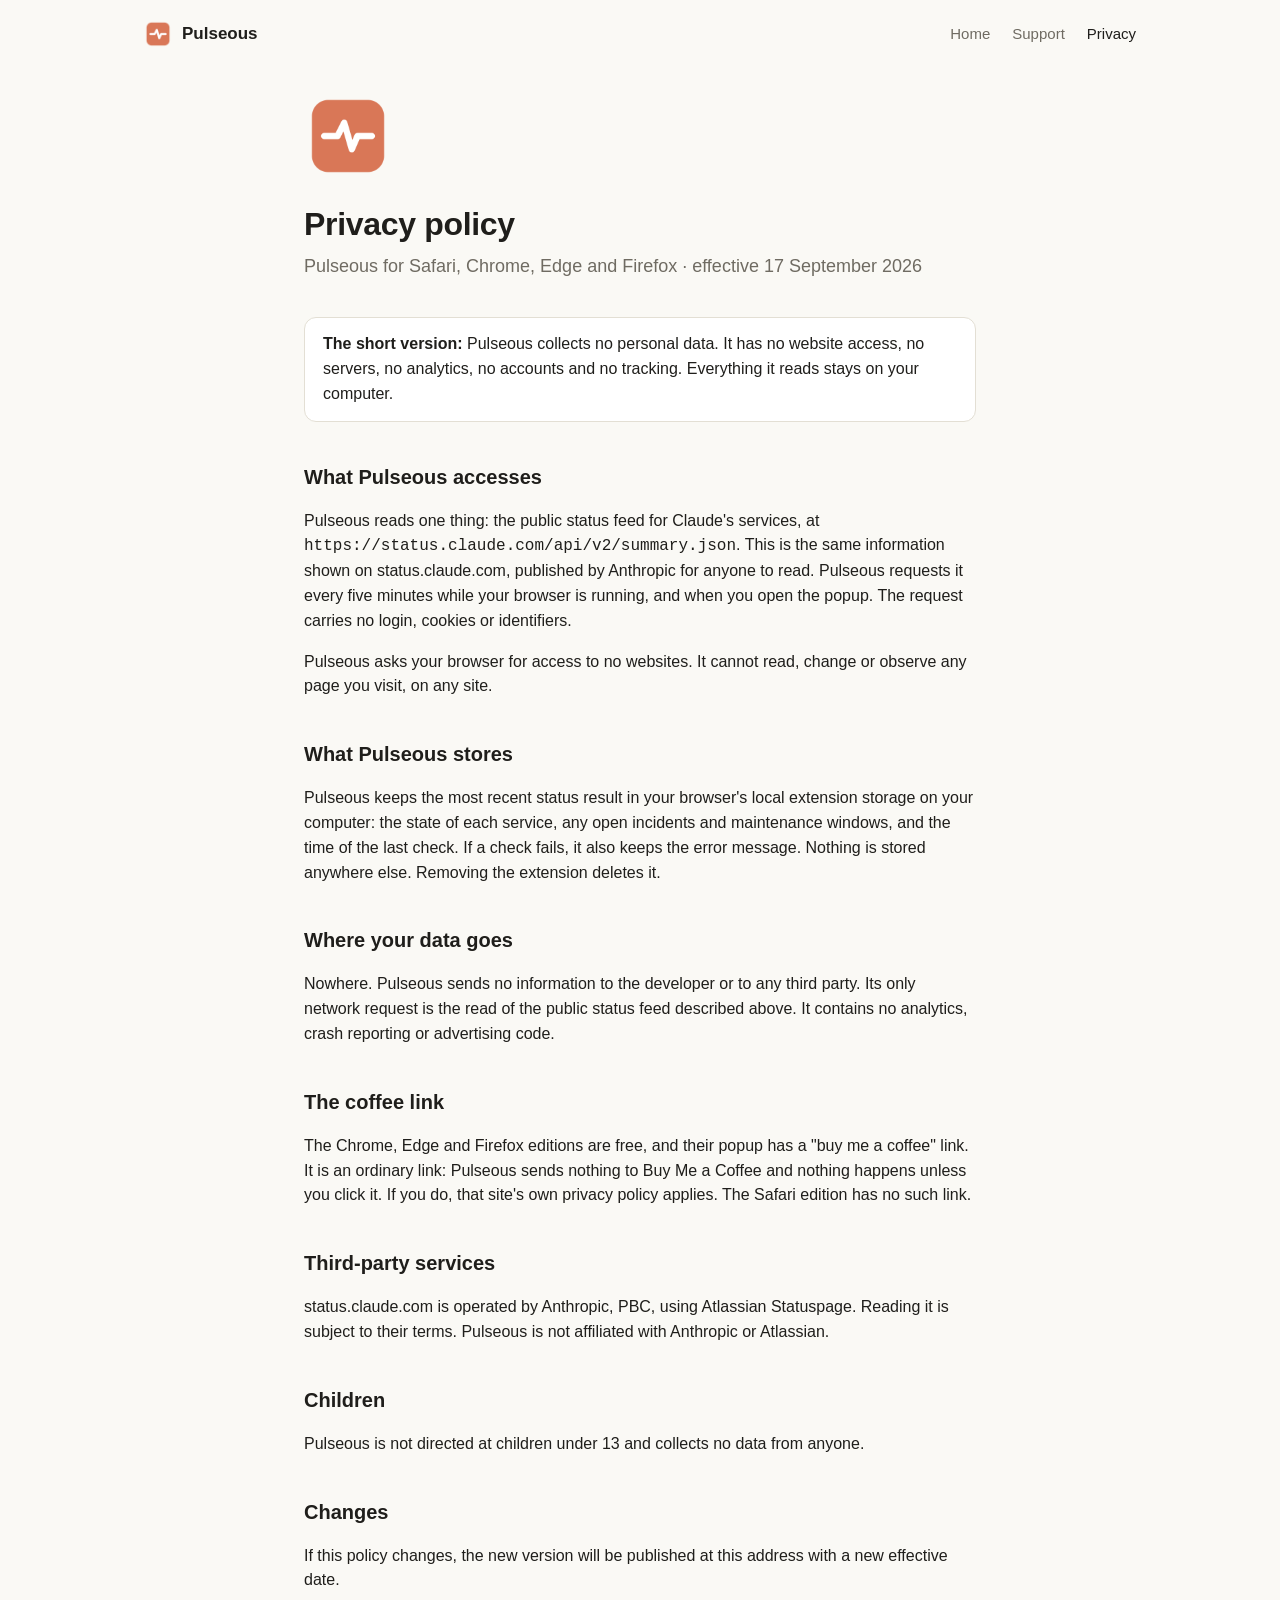
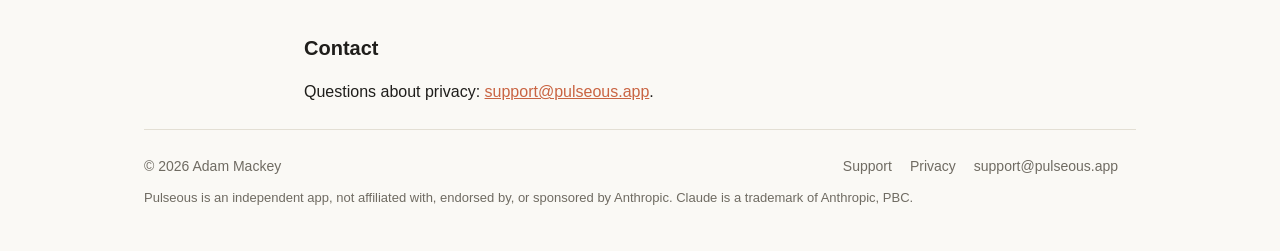
==== privacy.html @ 1cf82614 "Help search engines find the site: robots.txt, sitemap, canonical links pulseous.app wasn't turning " ====
<!doctype html>
<html lang="en">
<head>
  <meta charset="utf-8">
  <meta name="viewport" content="width=device-width, initial-scale=1">
  <title>Pulseous – privacy policy</title>
  <meta name="description" content="Pulseous collects no personal data: no website access, no servers, no analytics, nothing leaves your computer.">
  <meta name="theme-color" content="#c96442">
  <link rel="icon" href="favicon.ico" sizes="any">
  <link rel="icon" type="image/png" sizes="32x32" href="favicon-32.png">
  <link rel="icon" type="image/png" sizes="16x16" href="favicon-16.png">
  <link rel="apple-touch-icon" href="apple-touch-icon.png">
  <meta property="og:type" content="website">
  <meta property="og:site_name" content="Pulseous">
  <meta property="og:title" content="Pulseous – privacy policy">
  <meta property="og:description" content="Pulseous collects no personal data: no website access, no servers, no analytics, nothing leaves your computer.">
  <meta property="og:url" content="https://pulseous.app/privacy.html">
  <meta property="og:image" content="https://pulseous.app/og.png?v=2">
  <meta name="twitter:card" content="summary_large_image">
  <link rel="canonical" href="https://pulseous.app/privacy.html">
  <link rel="stylesheet" href="style.css?v=11">
</head>
<body>
<div class="wrap">
  <nav class="nav">
    <a class="brand" href="index.html"><img src="icon.png" width="28" height="28" alt="">Pulseous</a>
    <div class="links"><a href="index.html">Home</a><a href="support.html">Support</a><a href="privacy.html" aria-current="page">Privacy</a></div>
  </nav>
</div>
<div class="wrap narrow">
  <header class="page">
    <img src="icon.png" width="88" height="88" alt="">
    <h1>Privacy policy</h1>
    <p class="tagline">Pulseous for Safari, Chrome, Edge and Firefox · effective 17 September 2026</p>
  </header>

  <p class="note"><strong>The short version:</strong> Pulseous collects no personal data. It has no website access, no servers, no analytics, no accounts and no tracking. Everything it reads stays on your computer.</p>

  <h2>What Pulseous accesses</h2>
  <p>Pulseous reads one thing: the public status feed for Claude's services, at <code>https://status.claude.com/api/v2/summary.json</code>. This is the same information shown on status.claude.com, published by Anthropic for anyone to read. Pulseous requests it every five minutes while your browser is running, and when you open the popup. The request carries no login, cookies or identifiers.</p>
  <p>Pulseous asks your browser for access to no websites. It cannot read, change or observe any page you visit, on any site.</p>

  <h2>What Pulseous stores</h2>
  <p>Pulseous keeps the most recent status result in your browser's local extension storage on your computer: the state of each service, any open incidents and maintenance windows, and the time of the last check. If a check fails, it also keeps the error message. Nothing is stored anywhere else. Removing the extension deletes it.</p>

  <h2>Where your data goes</h2>
  <p>Nowhere. Pulseous sends no information to the developer or to any third party. Its only network request is the read of the public status feed described above. It contains no analytics, crash reporting or advertising code.</p>

  <h2>The coffee link</h2>
  <p>The Chrome, Edge and Firefox editions are free, and their popup has a "buy me a coffee" link. It is an ordinary link: Pulseous sends nothing to Buy Me a Coffee and nothing happens unless you click it. If you do, that site's own privacy policy applies. The Safari edition has no such link.</p>

  <h2>Third-party services</h2>
  <p>status.claude.com is operated by Anthropic, PBC, using Atlassian Statuspage. Reading it is subject to their terms. Pulseous is not affiliated with Anthropic or Atlassian.</p>

  <h2>Children</h2>
  <p>Pulseous is not directed at children under 13 and collects no data from anyone.</p>

  <h2>Changes</h2>
  <p>If this policy changes, the new version will be published at this address with a new effective date.</p>

  <h2>Contact</h2>
  <p>Questions about privacy: <a href="mailto:support@pulseous.app?subject=Pulseous%20privacy">support@pulseous.app</a>.</p>

</div>
<div class="wrap">
  <footer>
    <div class="row">
      <span>© 2026 Adam Mackey</span>
      <span><a href="support.html">Support</a><a href="privacy.html">Privacy</a><a href="mailto:support@pulseous.app?subject=Pulseous">support@pulseous.app</a></span>
    </div>
    <p class="legal">Pulseous is an independent app, not affiliated with, endorsed by, or sponsored by Anthropic. Claude is a trademark of Anthropic, PBC.</p>
  </footer>
</div>
</body>
</html>
---- style.css ----
/* ==== BEGIN SHARED — generated from ~/SiteStyle/base.css by ~/SiteStyle/sync.py. Edit it there, not here. ==== */
/* Shared stylesheet for meterous.app and pulseous.app.
   This file is the source of truth. ~/SiteStyle/sync.py copies it, verbatim, into
   the marked block at the top of each site's style.css; each site's own components
   follow that block. Edit here, then run sync.py — never edit the copies. */
:root {
  color-scheme: light dark;
  --bg: #faf9f5;
  --card: #ffffff;
  --text: #1f1e1b;
  --muted: #6f6b62;
  --line: #e3dfd4;
  --accent: #c96442;
}
@media (prefers-color-scheme: dark) {
  :root { --bg: #262624; --card: #2f2e2b; --text: #f0eee6; --muted: #a6a39a; --line: #3f3d39; --accent: #d97757; }
}
* { box-sizing: border-box; }
body {
  margin: 0;
  background: var(--bg);
  color: var(--text);
  font: 16px/1.55 -apple-system, BlinkMacSystemFont, "Helvetica Neue", Helvetica, Arial, sans-serif;
}
/* The hero glow reaches past the screenshot, and on a phone that is past the edge of the
   screen: the page scrolled sideways, and Chrome on Android zoomed out to fit it. Clip it
   at the edge. It has to be on both elements: set on body alone, the value is handed up
   to the viewport and body itself goes back to visible, so nothing is clipped. */
html, body { overflow-x: hidden; overflow-x: clip; }
a { color: var(--accent); }
.wrap { max-width: 1040px; margin: 0 auto; padding: 0 24px; }
.narrow { max-width: 720px; }

/* Navigation */
.nav { display: flex; align-items: center; justify-content: space-between; padding: 20px 0; }
.brand { display: flex; align-items: center; gap: 10px; color: var(--text); text-decoration: none; font-weight: 600; font-size: 17px; }
.brand img { width: 28px; height: 28px; border-radius: 7px; }
.nav .links a { margin-left: 22px; color: var(--muted); text-decoration: none; font-size: 15px; }
.nav .links a:hover, .nav .links a[aria-current] { color: var(--text); }

/* Home: hero */
.hero { display: grid; grid-template-columns: 1.1fr 1fr; gap: 48px; align-items: center; padding: 56px 0 64px; }
.hero h1 { margin: 0 0 16px; font-size: 56px; line-height: 1.06; letter-spacing: -0.025em; text-wrap: balance; }
.lead { margin: 0 0 28px; font-size: 20px; color: var(--muted); }
.cta { display: inline-flex; align-items: center; gap: 9px; padding: 12px 20px; border-radius: 10px; background: var(--accent); color: #fff; text-decoration: none; font-weight: 600; }
.cta svg { display: block; flex: none; }
.demo-link { margin: 16px 0 0; }
.demo-link a { color: var(--text); font-weight: 600; text-decoration: none; }
.demo-link a:hover { color: var(--accent); }
.cta:hover { filter: brightness(1.06); }
.cta.soon { background: var(--card); color: var(--muted); border: 1px solid var(--line); font-weight: 500; }
.cta-row { display: flex; flex-wrap: wrap; gap: 12px; align-items: center; }
.fineprint { margin: 14px 0 0; font-size: 14px; color: var(--muted); }
/* Store badges. Apple's badge is Apple's own artwork, shown exactly as supplied: its
   marketing guidelines ask for the black one whenever other stores' badges sit beside
   it, first in the row, never modified or animated (so: no hover effect), at least 40px
   tall, with clear space of a quarter of its height. The browser badges are ours, drawn
   to match it. Their glyph and type are sized in cqw, relative to the badge, so they
   shrink in step with Apple's artwork when the grid narrows on a phone; the px values
   are for browsers without container units. The logo sits at the left inset Apple's
   logo uses and the text follows it, left-aligned, the way Apple's badge is laid out.
   Centring the text was tried twice (logo and text centred together, then text centred
   beside a left logo) and both looked off next to Apple's badge. */
.badges { display: grid; grid-template-columns: repeat(2, minmax(0, 180px)); gap: 14px; }
.store-badge { display: block; border-radius: 5% / 19.5%; color: #fff; text-decoration: none; }
.store-badge img { display: block; width: 100%; height: auto; }
.store-badge.browser { container-type: inline-size; display: flex; align-items: center; gap: 3.6%; aspect-ratio: 156.1 / 40; padding: 0 5.9%; border: 1px solid #a6a6a6; background: #000; }
.store-badge.browser svg { display: block; flex: none; width: 24px; height: 24px; width: 13.4cqw; height: 13.4cqw; }
.store-badge.browser span { display: block; font-size: 19.5px; font-size: 10.8cqw; font-weight: 450; line-height: 1; letter-spacing: -0.015em; white-space: nowrap; }
.store-badge.browser small { display: block; margin-bottom: 2px; margin-bottom: 0.9cqw; font-size: 10px; font-size: 5.7cqw; font-weight: 400; letter-spacing: 0.01em; }
/* A soft clay glow gives the popup some depth without adding anything to look at. */
.hero-shot { position: relative; margin: 0; justify-self: center; }
.hero-shot::before { content: ""; position: absolute; inset: -70px -90px; z-index: 0; pointer-events: none; background: radial-gradient(closest-side, color-mix(in srgb, var(--accent) 17%, transparent), transparent); }
.hero-shot picture { position: relative; z-index: 1; display: block; }
.hero-shot img { display: block; width: 340px; max-width: 100%; height: auto; border-radius: 14px; border: 1px solid var(--line); box-shadow: 0 30px 60px -24px rgba(0, 0, 0, 0.45); }

/* Home: features and steps */
.features { display: grid; grid-template-columns: repeat(3, 1fr); gap: 20px; padding-bottom: 20px; }
.feature { padding: 22px; border-radius: 14px; background: var(--card); border: 1px solid var(--line); }
.feature svg { display: block; width: 32px; height: 32px; margin-bottom: 14px; color: var(--accent); }
.feature h3 { margin: 0 0 6px; font-size: 17px; }
.feature p { margin: 0; font-size: 15px; color: var(--muted); }
.howto { display: grid; grid-template-columns: 1fr 1fr; gap: 48px; padding-bottom: 80px; }
.section-title { margin: 0 0 14px; font-size: 26px; letter-spacing: -0.01em; }
.section-note { margin: 0; color: var(--muted); }
.coffee { margin-top: 14px; }
ol.steps { margin: 0; padding-left: 22px; }
ol.steps li { margin: 10px 0; }
ol.steps li::marker { color: var(--accent); font-weight: 600; }

/* Home: demo video */
.demo { padding-bottom: 80px; text-align: center; }
.demo .section-note { max-width: 560px; margin: 0 auto; }
.demo-video { display: block; width: 100%; max-width: 960px; height: auto; margin: 24px auto 0; border-radius: 14px; border: 1px solid var(--line); box-shadow: 0 30px 60px -24px rgba(0, 0, 0, 0.45); background: #000; }

/* Support and privacy pages */
header.page { text-align: left; margin: 24px 0 36px; }
header.page img { width: 88px; height: 88px; border-radius: 20px; }
header.page h1 { margin: 12px 0 4px; font-size: 32px; letter-spacing: -0.01em; }
.tagline { margin: 0; font-size: 18px; color: var(--muted); }
h2 { margin: 40px 0 12px; font-size: 20px; }
h3 { margin: 24px 0 6px; font-size: 16px; }
.note { padding: 14px 18px; border-radius: 12px; background: var(--card); border: 1px solid var(--line); }
kbd { padding: 1px 6px; border: 1px solid var(--line); border-bottom-width: 2px; border-radius: 5px; background: var(--card); font: 13px ui-monospace, Menlo, monospace; }

/* Footer */
footer { margin-top: 24px; border-top: 1px solid var(--line); padding: 26px 0 44px; font-size: 14px; color: var(--muted); }
footer .row { display: flex; flex-wrap: wrap; gap: 8px 24px; justify-content: space-between; }
footer a { color: var(--muted); text-decoration: none; margin-right: 18px; }
footer a:hover { color: var(--text); }
footer .legal { margin: 10px 0 0; font-size: 13px; }

@media (max-width: 980px) {
  .hero { grid-template-columns: 1fr; gap: 36px; padding: 32px 0 56px; }
}

@media (max-width: 760px) {
  .hero { grid-template-columns: 1fr; gap: 32px; padding: 24px 0 48px; }
  .hero h1 { font-size: 36px; }
  .features, .howto { grid-template-columns: 1fr; }
}

/* Narrower than this, two badges side by side would take Apple's below its 40px minimum. */
@media (max-width: 374px) {
  .badges { grid-template-columns: minmax(0, 180px); }
}
/* ==== END SHARED ==== */

/* ==== Pulseous only ==== */

/* Tokens for the toolbar pictures in the two badge-state cards. */
:root { --tb-bg: #e9e7e1; --tb-glyph: #55524b; }
@media (prefers-color-scheme: dark) {
  :root { --tb-bg: #171716; --tb-glyph: #d0cec8; }
}

/* Home: the two toolbar states */
.states { display: grid; grid-template-columns: 1fr 1fr; gap: 20px; padding-bottom: 56px; }
.state { display: flex; align-items: center; gap: 22px; margin: 0; padding: 20px 24px; border-radius: 14px; background: var(--card); border: 1px solid var(--line); }
.state svg { flex: none; width: 132px; height: auto; }
.tb-bg { fill: var(--tb-bg); }
.tb-glyph { fill: none; stroke: var(--tb-glyph); stroke-width: 5.2; stroke-linecap: round; stroke-linejoin: round; }
.tb-mark { fill: none; stroke: #fff; stroke-width: 2.7; stroke-linecap: round; stroke-linejoin: round; }
.state figcaption { font-size: 15px; color: var(--muted); }
.state figcaption strong { display: block; margin-bottom: 3px; font-size: 17px; color: var(--text); }

@media (max-width: 760px) {
  .states { grid-template-columns: 1fr; }
}
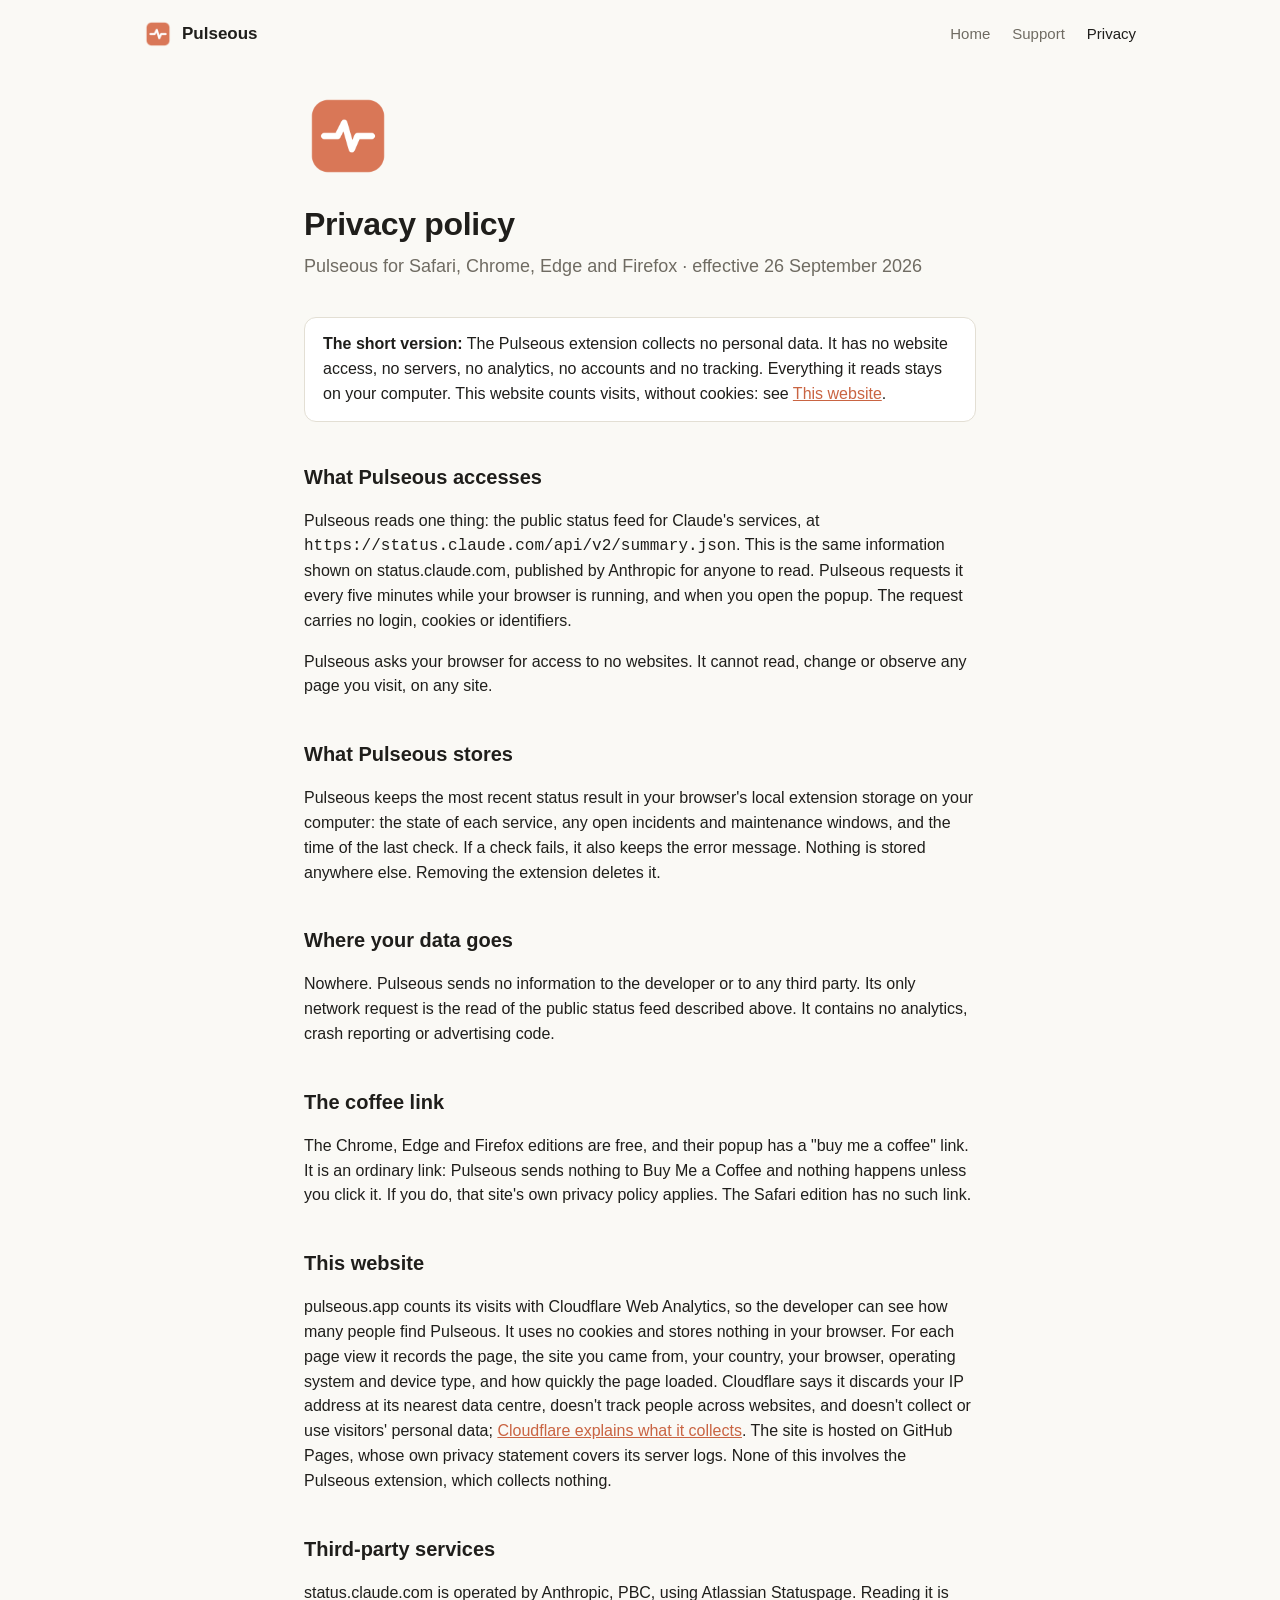
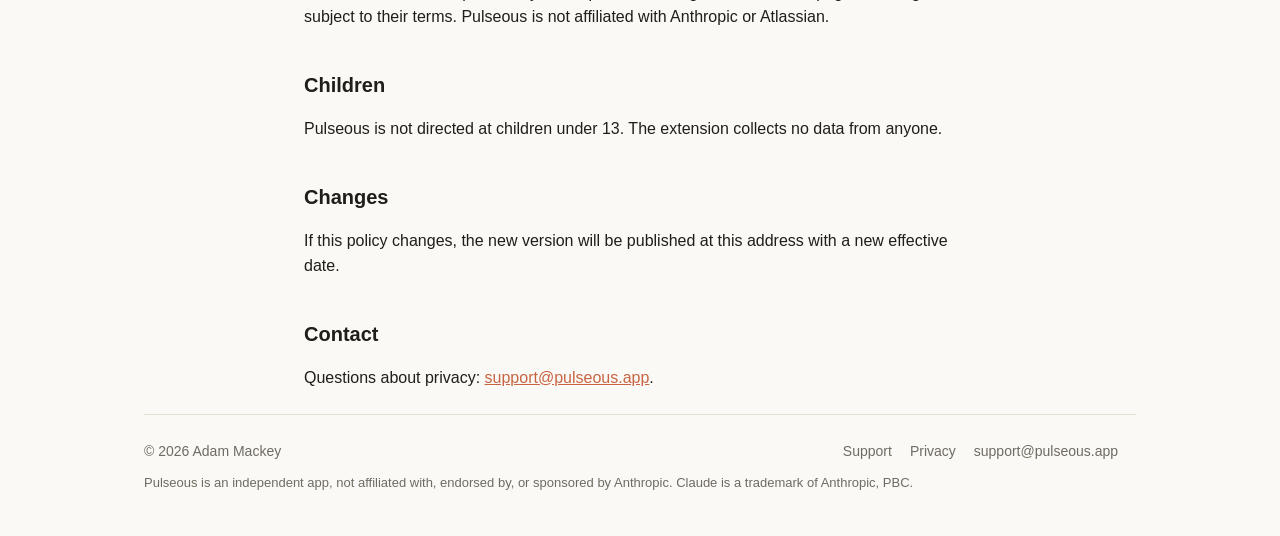
==== commit 284db844: "Count site visits with Cloudflare Web Analytics, and say so on the privacy page Adds Cloudflare's co" ====
--- a/privacy.html
+++ b/privacy.html
@@ -7,6 +7,7 @@
   <meta name="description" content="Pulseous collects no personal data: no website access, no servers, no analytics, nothing leaves your computer.">
   <meta name="theme-color" content="#c96442">
   <link rel="icon" href="favicon.ico" sizes="any">
+  <link rel="icon" type="image/png" sizes="192x192" href="favicon-192.png">
   <link rel="icon" type="image/png" sizes="32x32" href="favicon-32.png">
   <link rel="icon" type="image/png" sizes="16x16" href="favicon-16.png">
   <link rel="apple-touch-icon" href="apple-touch-icon.png">
@@ -31,10 +32,10 @@
   <header class="page">
     <img src="icon.png" width="88" height="88" alt="">
     <h1>Privacy policy</h1>
-    <p class="tagline">Pulseous for Safari, Chrome, Edge and Firefox · effective 17 September 2026</p>
+    <p class="tagline">Pulseous for Safari, Chrome, Edge and Firefox · effective 26 September 2026</p>
   </header>
 
-  <p class="note"><strong>The short version:</strong> Pulseous collects no personal data. It has no website access, no servers, no analytics, no accounts and no tracking. Everything it reads stays on your computer.</p>
+  <p class="note"><strong>The short version:</strong> The Pulseous extension collects no personal data. It has no website access, no servers, no analytics, no accounts and no tracking. Everything it reads stays on your computer. This website counts visits, without cookies: see <a href="#this-website">This website</a>.</p>
 
   <h2>What Pulseous accesses</h2>
   <p>Pulseous reads one thing: the public status feed for Claude's services, at <code>https://status.claude.com/api/v2/summary.json</code>. This is the same information shown on status.claude.com, published by Anthropic for anyone to read. Pulseous requests it every five minutes while your browser is running, and when you open the popup. The request carries no login, cookies or identifiers.</p>
@@ -49,11 +50,14 @@
   <h2>The coffee link</h2>
   <p>The Chrome, Edge and Firefox editions are free, and their popup has a "buy me a coffee" link. It is an ordinary link: Pulseous sends nothing to Buy Me a Coffee and nothing happens unless you click it. If you do, that site's own privacy policy applies. The Safari edition has no such link.</p>
 
+  <h2 id="this-website">This website</h2>
+  <p>pulseous.app counts its visits with Cloudflare Web Analytics, so the developer can see how many people find Pulseous. It uses no cookies and stores nothing in your browser. For each page view it records the page, the site you came from, your country, your browser, operating system and device type, and how quickly the page loaded. Cloudflare says it discards your IP address at its nearest data centre, doesn't track people across websites, and doesn't collect or use visitors' personal data; <a href="https://developers.cloudflare.com/web-analytics/data-metrics/data-origin-and-collection/">Cloudflare explains what it collects</a>. The site is hosted on GitHub Pages, whose own privacy statement covers its server logs. None of this involves the Pulseous extension, which collects nothing.</p>
+
   <h2>Third-party services</h2>
   <p>status.claude.com is operated by Anthropic, PBC, using Atlassian Statuspage. Reading it is subject to their terms. Pulseous is not affiliated with Anthropic or Atlassian.</p>
 
   <h2>Children</h2>
-  <p>Pulseous is not directed at children under 13 and collects no data from anyone.</p>
+  <p>Pulseous is not directed at children under 13. The extension collects no data from anyone.</p>
 
   <h2>Changes</h2>
   <p>If this policy changes, the new version will be published at this address with a new effective date.</p>
@@ -71,5 +75,6 @@
     <p class="legal">Pulseous is an independent app, not affiliated with, endorsed by, or sponsored by Anthropic. Claude is a trademark of Anthropic, PBC.</p>
   </footer>
 </div>
+<!-- Cloudflare Web Analytics --><script type='module' src='https://static.cloudflareinsights.com/beacon.min.js' data-cf-beacon='{"token": "8187028facce42d5b4481101a3ce2d41"}'></script><!-- End Cloudflare Web Analytics -->
 </body>
 </html>
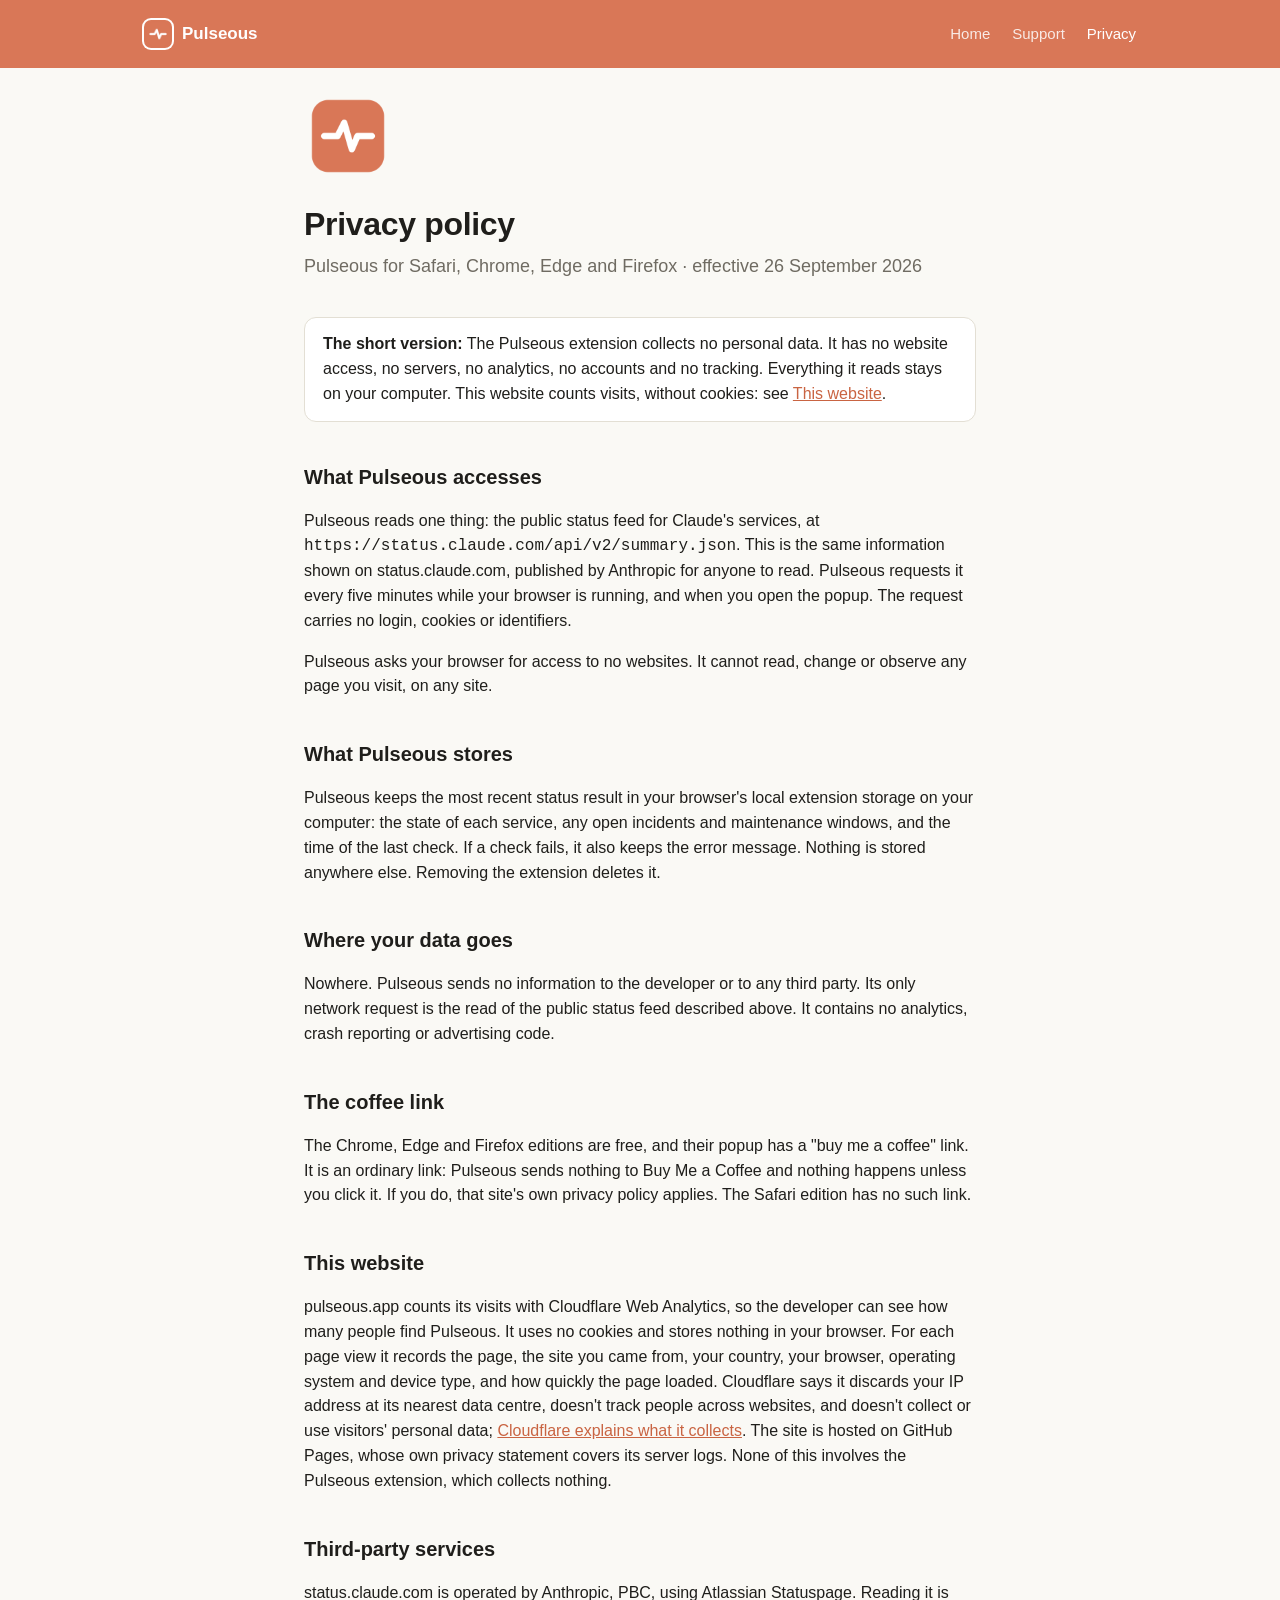
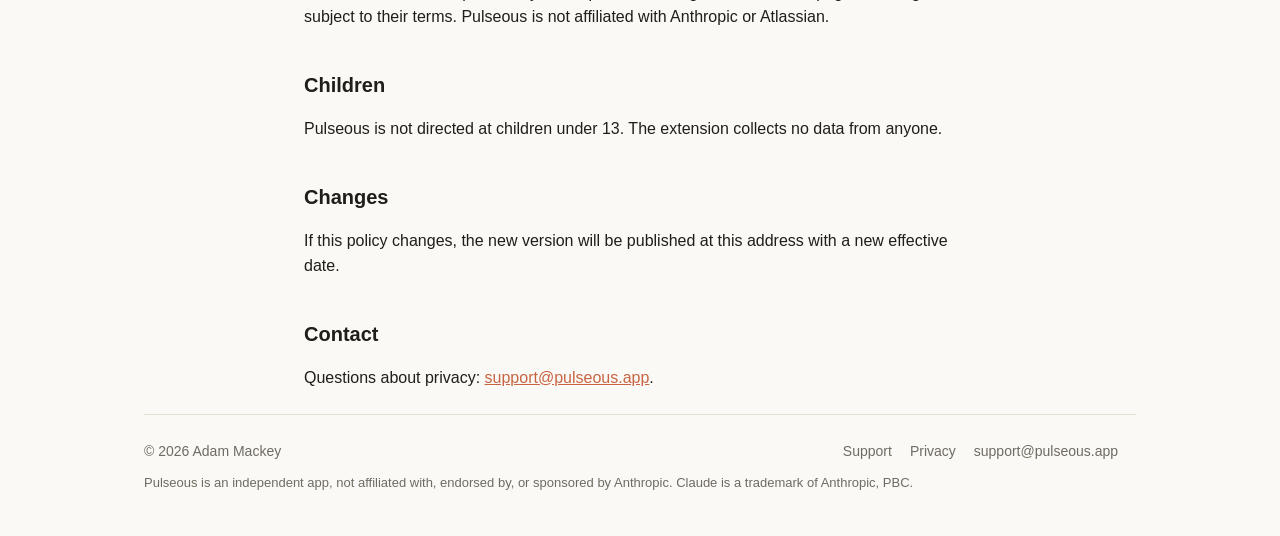
==== commit e5d92484: "The clay band from mackeye.app The nav and hero now sit on a full-width band of the icons' clay, #D9" ====
--- a/privacy.html
+++ b/privacy.html
@@ -19,7 +19,7 @@
   <meta property="og:image" content="https://pulseous.app/og.png?v=2">
   <meta name="twitter:card" content="summary_large_image">
   <link rel="canonical" href="https://pulseous.app/privacy.html">
-  <link rel="stylesheet" href="style.css?v=11">
+  <link rel="stylesheet" href="style.css?v=12">
 </head>
 <body>
 <div class="wrap">
--- a/style.css
+++ b/style.css
@@ -11,6 +11,8 @@
   --muted: #6f6b62;
   --line: #e3dfd4;
   --accent: #c96442;
+  --band: #d97757;   /* the apps' clay: their icons' colour, and MackEye's --clay */
+  --on-band: #fff;
 }
 @media (prefers-color-scheme: dark) {
   :root { --bg: #262624; --card: #2f2e2b; --text: #f0eee6; --muted: #a6a39a; --line: #3f3d39; --accent: #d97757; }
@@ -31,16 +33,23 @@
 .wrap { max-width: 1040px; margin: 0 auto; padding: 0 24px; }
 .narrow { max-width: 720px; }
 
+/* The band, as on mackeye.app (2026-09-28): the nav and the hero sit on a full-width
+   band of the apps' clay, with white text, in light and dark mode alike. It's their own
+   background, stretched to the window's edges by a spread shadow and clipped back to
+   their height, so the markup stays as it is. Support and Privacy get just the nav. */
+.nav, .hero { background: var(--band); box-shadow: 0 0 0 100vmax var(--band); clip-path: inset(0 -100vmax); }
+
 /* Navigation */
 .nav { display: flex; align-items: center; justify-content: space-between; padding: 20px 0; }
-.brand { display: flex; align-items: center; gap: 10px; color: var(--text); text-decoration: none; font-weight: 600; font-size: 17px; }
-.brand img { width: 28px; height: 28px; border-radius: 7px; }
-.nav .links a { margin-left: 22px; color: var(--muted); text-decoration: none; font-size: 15px; }
-.nav .links a:hover, .nav .links a[aria-current] { color: var(--text); }
+.brand { display: flex; align-items: center; gap: 10px; color: var(--on-band); text-decoration: none; font-weight: 600; font-size: 17px; }
+/* A white ring, so the clay tile doesn't vanish into the clay band. */
+.brand img { width: 28px; height: 28px; border-radius: 7px; box-shadow: 0 0 0 2px var(--on-band); }
+.nav .links a { margin-left: 22px; color: var(--on-band); opacity: 0.85; text-decoration: none; font-size: 15px; }
+.nav .links a:hover, .nav .links a[aria-current] { opacity: 1; }
 
 /* Home: hero */
 .hero { display: grid; grid-template-columns: 1.1fr 1fr; gap: 48px; align-items: center; padding: 56px 0 64px; }
-.hero h1 { margin: 0 0 16px; font-size: 56px; line-height: 1.06; letter-spacing: -0.025em; text-wrap: balance; }
+.hero h1 { margin: 0 0 16px; font-size: 56px; line-height: 1.06; letter-spacing: -0.025em; text-wrap: balance; color: var(--on-band); }
 .lead { margin: 0 0 28px; font-size: 20px; color: var(--muted); }
 .cta { display: inline-flex; align-items: center; gap: 9px; padding: 12px 20px; border-radius: 10px; background: var(--accent); color: #fff; text-decoration: none; font-weight: 600; }
 .cta svg { display: block; flex: none; }
@@ -51,6 +60,11 @@
 .cta.soon { background: var(--card); color: var(--muted); border: 1px solid var(--line); font-weight: 500; }
 .cta-row { display: flex; flex-wrap: wrap; gap: 12px; align-items: center; }
 .fineprint { margin: 14px 0 0; font-size: 14px; color: var(--muted); }
+/* On the band. White on clay is 3.1:1, so the lead gets a little more weight. */
+.hero .lead { color: var(--on-band); font-weight: 500; }
+.hero .fineprint { color: var(--on-band); opacity: 0.88; }
+.hero .demo-link a, .hero .demo-link a:hover { color: var(--on-band); }
+.hero .demo-link a:hover { text-decoration: underline; }
 /* Store badges. Apple's badge is Apple's own artwork, shown exactly as supplied: its
    marketing guidelines ask for the black one whenever other stores' badges sit beside
    it, first in the row, never modified or animated (so: no hover effect), at least 40px
@@ -68,11 +82,11 @@
 .store-badge.browser svg { display: block; flex: none; width: 24px; height: 24px; width: 13.4cqw; height: 13.4cqw; }
 .store-badge.browser span { display: block; font-size: 19.5px; font-size: 10.8cqw; font-weight: 450; line-height: 1; letter-spacing: -0.015em; white-space: nowrap; }
 .store-badge.browser small { display: block; margin-bottom: 2px; margin-bottom: 0.9cqw; font-size: 10px; font-size: 5.7cqw; font-weight: 400; letter-spacing: 0.01em; }
-/* A soft clay glow gives the popup some depth without adding anything to look at. */
+/* On the band, a deep shadow gives the popup its depth. (It had a clay glow behind it,
+   which meant nothing once the band was clay too.) */
 .hero-shot { position: relative; margin: 0; justify-self: center; }
-.hero-shot::before { content: ""; position: absolute; inset: -70px -90px; z-index: 0; pointer-events: none; background: radial-gradient(closest-side, color-mix(in srgb, var(--accent) 17%, transparent), transparent); }
-.hero-shot picture { position: relative; z-index: 1; display: block; }
-.hero-shot img { display: block; width: 340px; max-width: 100%; height: auto; border-radius: 14px; border: 1px solid var(--line); box-shadow: 0 30px 60px -24px rgba(0, 0, 0, 0.45); }
+.hero-shot picture { display: block; }
+.hero-shot img { display: block; width: 340px; max-width: 100%; height: auto; border-radius: 14px; box-shadow: 0 30px 60px -20px rgba(31, 30, 27, 0.5); }
 
 /* Home: features and steps */
 .features { display: grid; grid-template-columns: repeat(3, 1fr); gap: 20px; padding-bottom: 20px; }
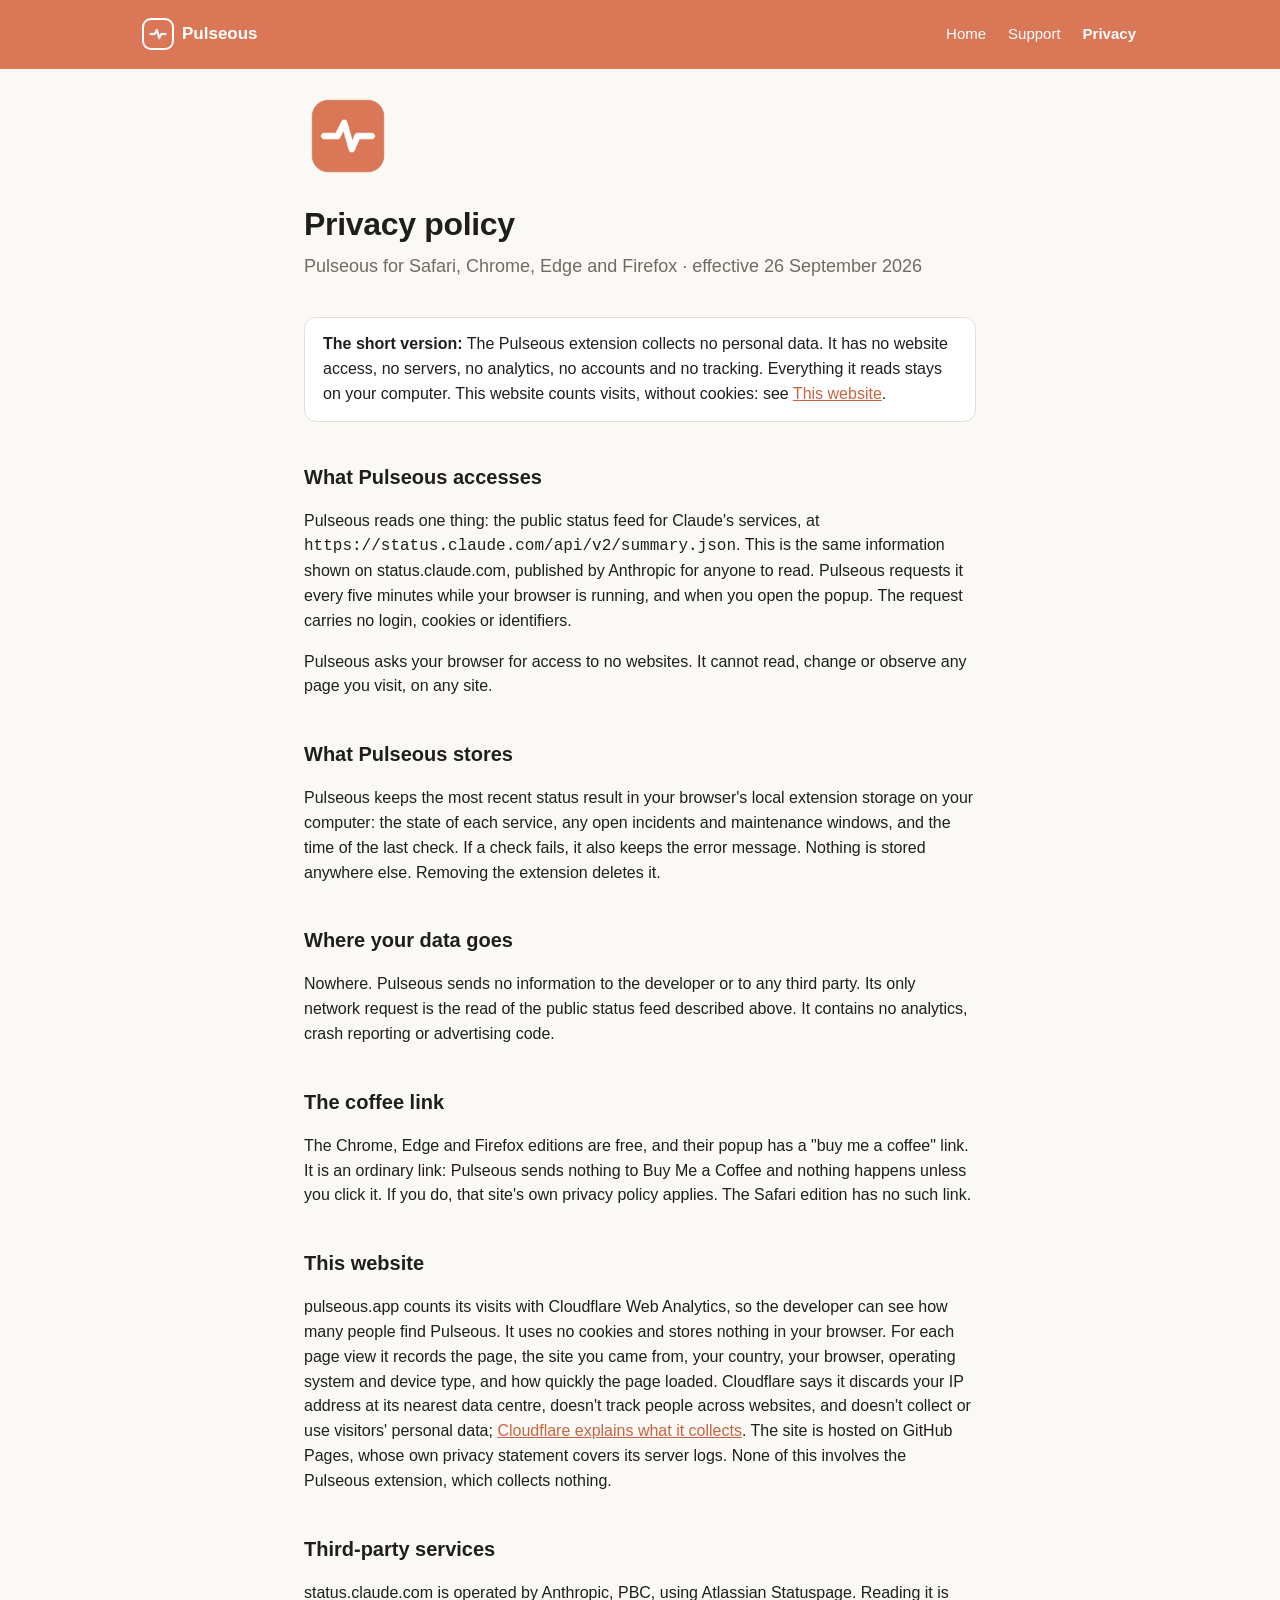
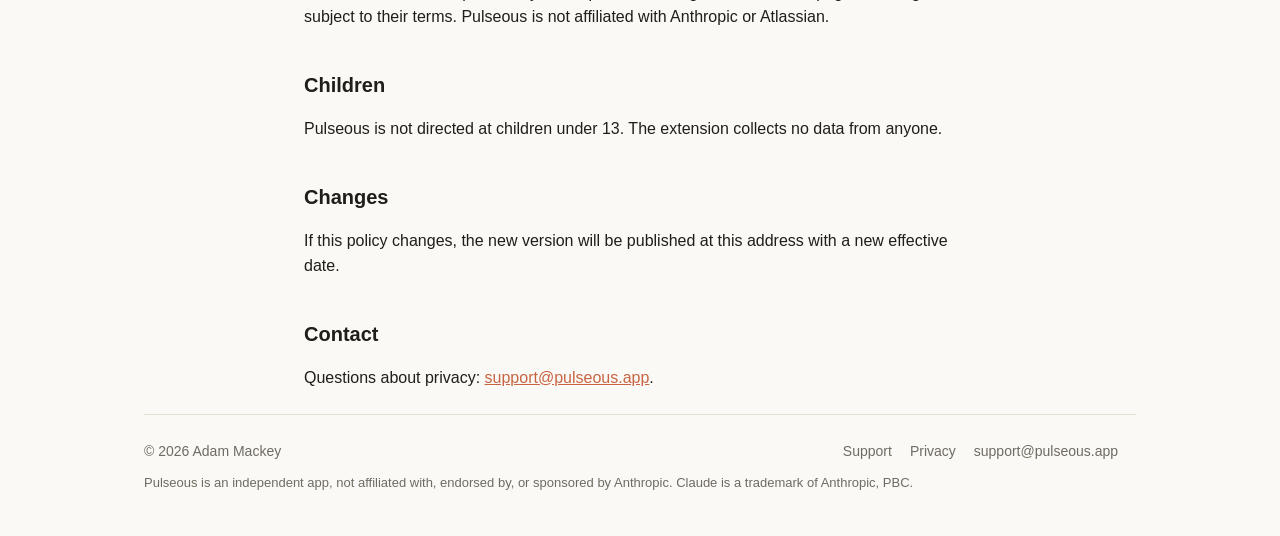
==== commit 7474517c: "Clearer text on the clay band, and a nav that fits at 320px The nav links and the hero's fine print " ====
--- a/privacy.html
+++ b/privacy.html
@@ -19,7 +19,7 @@
   <meta property="og:image" content="https://pulseous.app/og.png?v=2">
   <meta name="twitter:card" content="summary_large_image">
   <link rel="canonical" href="https://pulseous.app/privacy.html">
-  <link rel="stylesheet" href="style.css?v=12">
+  <link rel="stylesheet" href="style.css?v=13">
 </head>
 <body>
 <div class="wrap">
--- a/style.css
+++ b/style.css
@@ -38,14 +38,20 @@
    background, stretched to the window's edges by a spread shadow and clipped back to
    their height, so the markup stays as it is. Support and Privacy get just the nav. */
 .nav, .hero { background: var(--band); box-shadow: 0 0 0 100vmax var(--band); clip-path: inset(0 -100vmax); }
+/* The nav's clay reaches 1px under it, so where it meets the hero mid-pixel the page
+   behind can't show through as a dark hairline. The hero paints over the overlap. */
+.nav { clip-path: inset(0 -100vmax -1px); }
 
 /* Navigation */
 .nav { display: flex; align-items: center; justify-content: space-between; padding: 20px 0; }
 .brand { display: flex; align-items: center; gap: 10px; color: var(--on-band); text-decoration: none; font-weight: 600; font-size: 17px; }
 /* A white ring, so the clay tile doesn't vanish into the clay band. */
 .brand img { width: 28px; height: 28px; border-radius: 7px; box-shadow: 0 0 0 2px var(--on-band); }
-.nav .links a { margin-left: 22px; color: var(--on-band); opacity: 0.85; text-decoration: none; font-size: 15px; }
-.nav .links a:hover, .nav .links a[aria-current] { opacity: 1; }
+/* Full white: dimming them dropped them to about 2.7:1 on the clay. The current page is
+   marked by weight instead. */
+.nav .links a { margin-left: 22px; color: var(--on-band); text-decoration: none; font-size: 15px; }
+.nav .links a[aria-current] { font-weight: 600; }
+.nav .links a:hover { text-decoration: underline; text-underline-offset: 4px; }
 
 /* Home: hero */
 .hero { display: grid; grid-template-columns: 1.1fr 1fr; gap: 48px; align-items: center; padding: 56px 0 64px; }
@@ -62,7 +68,7 @@
 .fineprint { margin: 14px 0 0; font-size: 14px; color: var(--muted); }
 /* On the band. White on clay is 3.1:1, so the lead gets a little more weight. */
 .hero .lead { color: var(--on-band); font-weight: 500; }
-.hero .fineprint { color: var(--on-band); opacity: 0.88; }
+.hero .fineprint { color: var(--on-band); }
 .hero .demo-link a, .hero .demo-link a:hover { color: var(--on-band); }
 .hero .demo-link a:hover { text-decoration: underline; }
 /* Store badges. Apple's badge is Apple's own artwork, shown exactly as supplied: its
@@ -134,6 +140,13 @@
   .features, .howto { grid-template-columns: 1fr; }
 }
 
+/* Narrower than 360px the nav doesn't fit on one line, and the overflow clip cut off its last
+   link ("Privacy" at 320px). Let the links drop to a second line instead. */
+@media (max-width: 359px) {
+  .nav { flex-wrap: wrap; row-gap: 6px; }
+  .nav .links a:first-child { margin-left: 0; }
+}
+
 /* Narrower than this, two badges side by side would take Apple's below its 40px minimum. */
 @media (max-width: 374px) {
   .badges { grid-template-columns: minmax(0, 180px); }
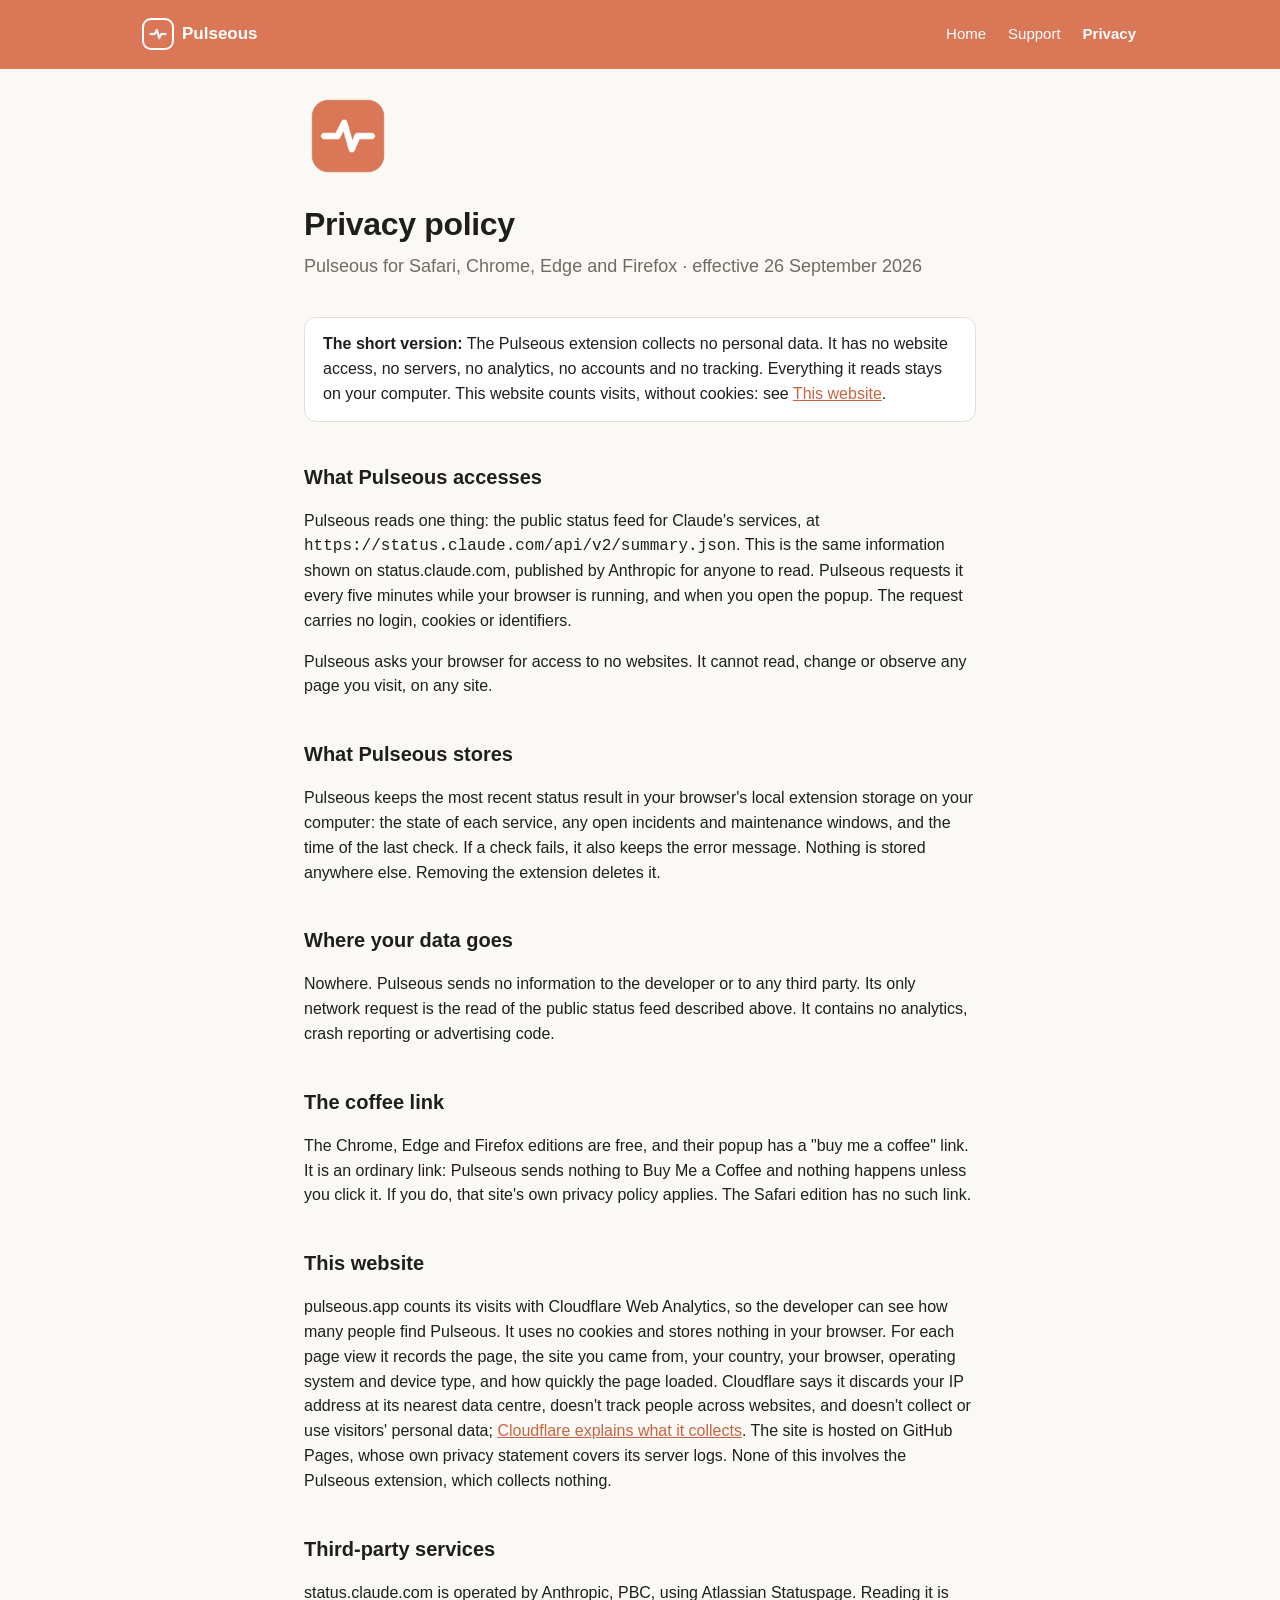
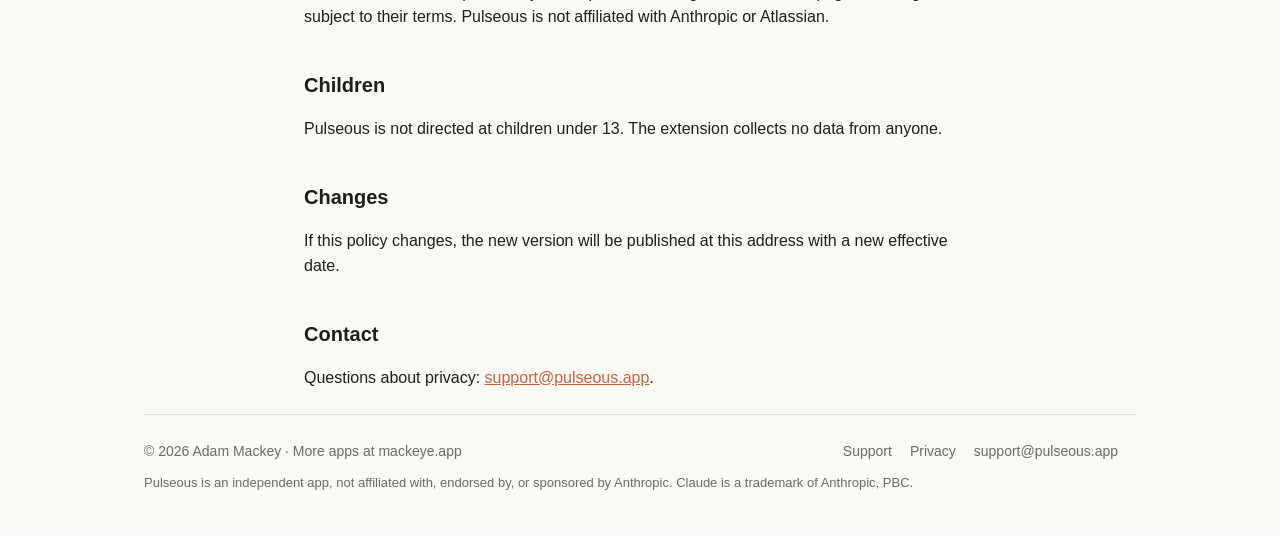
==== commit 9e6abece: "Footer: more apps at mackeye.app" ====
--- a/privacy.html
+++ b/privacy.html
@@ -19,7 +19,7 @@
   <meta property="og:image" content="https://pulseous.app/og.png?v=2">
   <meta name="twitter:card" content="summary_large_image">
   <link rel="canonical" href="https://pulseous.app/privacy.html">
-  <link rel="stylesheet" href="style.css?v=13">
+  <link rel="stylesheet" href="style.css?v=15">
 </head>
 <body>
 <div class="wrap">
@@ -69,7 +69,7 @@
 <div class="wrap">
   <footer>
     <div class="row">
-      <span>© 2026 Adam Mackey</span>
+      <span>© 2026 Adam Mackey · <a href="https://mackeye.app">More apps at mackeye.app</a></span>
       <span><a href="support.html">Support</a><a href="privacy.html">Privacy</a><a href="mailto:support@pulseous.app?subject=Pulseous">support@pulseous.app</a></span>
     </div>
     <p class="legal">Pulseous is an independent app, not affiliated with, endorsed by, or sponsored by Anthropic. Claude is a trademark of Anthropic, PBC.</p>
--- a/style.css
+++ b/style.css
@@ -13,9 +13,12 @@
   --accent: #c96442;
   --band: #d97757;   /* the apps' clay: their icons' colour, and MackEye's --clay */
   --on-band: #fff;
+  --tb-bg: #e9e7e1;  /* the toolbar pictures in the state cards: button and glyph */
+  --tb-glyph: #55524b;
 }
 @media (prefers-color-scheme: dark) {
-  :root { --bg: #262624; --card: #2f2e2b; --text: #f0eee6; --muted: #a6a39a; --line: #3f3d39; --accent: #d97757; }
+  :root { --bg: #262624; --card: #2f2e2b; --text: #f0eee6; --muted: #a6a39a; --line: #3f3d39; --accent: #d97757;
+          --tb-bg: #171716; --tb-glyph: #d0cec8; }
 }
 * { box-sizing: border-box; }
 body {
@@ -41,6 +44,9 @@
 /* The nav's clay reaches 1px under it, so where it meets the hero mid-pixel the page
    behind can't show through as a dark hairline. The hero paints over the overlap. */
 .nav { clip-path: inset(0 -100vmax -1px); }
+/* The band paints the hero's padding too, so the space between the band and the first
+   cards has to be a margin: 56px, the gap Pulseous already leaves between its two rows of cards. */
+.hero { margin-bottom: 56px; }
 
 /* Navigation */
 .nav { display: flex; align-items: center; justify-content: space-between; padding: 20px 0; }
@@ -94,6 +100,15 @@
 .hero-shot picture { display: block; }
 .hero-shot img { display: block; width: 340px; max-width: 100%; height: auto; border-radius: 14px; box-shadow: 0 30px 60px -20px rgba(31, 30, 27, 0.5); }
 
+/* Home: two cards under the band, each a picture of the toolbar icon and what it's saying.
+   Each site draws its own icon inside; .tb-bg is the toolbar button behind it. */
+.states { display: grid; grid-template-columns: 1fr 1fr; gap: 20px; padding-bottom: 56px; }
+.state { display: flex; align-items: center; gap: 22px; margin: 0; padding: 20px 24px; border-radius: 14px; background: var(--card); border: 1px solid var(--line); }
+.state svg { flex: none; width: 132px; height: auto; }
+.tb-bg { fill: var(--tb-bg); }
+.state figcaption { font-size: 15px; color: var(--muted); }
+.state figcaption strong { display: block; margin-bottom: 3px; font-size: 17px; color: var(--text); }
+
 /* Home: features and steps */
 .features { display: grid; grid-template-columns: repeat(3, 1fr); gap: 20px; padding-bottom: 20px; }
 .feature { padding: 22px; border-radius: 14px; background: var(--card); border: 1px solid var(--line); }
@@ -137,7 +152,7 @@
 @media (max-width: 760px) {
   .hero { grid-template-columns: 1fr; gap: 32px; padding: 24px 0 48px; }
   .hero h1 { font-size: 36px; }
-  .features, .howto { grid-template-columns: 1fr; }
+  .states, .features, .howto { grid-template-columns: 1fr; }
 }
 
 /* Narrower than 360px the nav doesn't fit on one line, and the overflow clip cut off its last
@@ -155,22 +170,7 @@
 
 /* ==== Pulseous only ==== */
 
-/* Tokens for the toolbar pictures in the two badge-state cards. */
-:root { --tb-bg: #e9e7e1; --tb-glyph: #55524b; }
-@media (prefers-color-scheme: dark) {
-  :root { --tb-bg: #171716; --tb-glyph: #d0cec8; }
-}
-
-/* Home: the two toolbar states */
-.states { display: grid; grid-template-columns: 1fr 1fr; gap: 20px; padding-bottom: 56px; }
-.state { display: flex; align-items: center; gap: 22px; margin: 0; padding: 20px 24px; border-radius: 14px; background: var(--card); border: 1px solid var(--line); }
-.state svg { flex: none; width: 132px; height: auto; }
-.tb-bg { fill: var(--tb-bg); }
+/* Its pictures in the two state cards (the cards themselves are shared): the pulse, and the
+   mark on the badge. */
 .tb-glyph { fill: none; stroke: var(--tb-glyph); stroke-width: 5.2; stroke-linecap: round; stroke-linejoin: round; }
 .tb-mark { fill: none; stroke: #fff; stroke-width: 2.7; stroke-linecap: round; stroke-linejoin: round; }
-.state figcaption { font-size: 15px; color: var(--muted); }
-.state figcaption strong { display: block; margin-bottom: 3px; font-size: 17px; color: var(--text); }
-
-@media (max-width: 760px) {
-  .states { grid-template-columns: 1fr; }
-}
